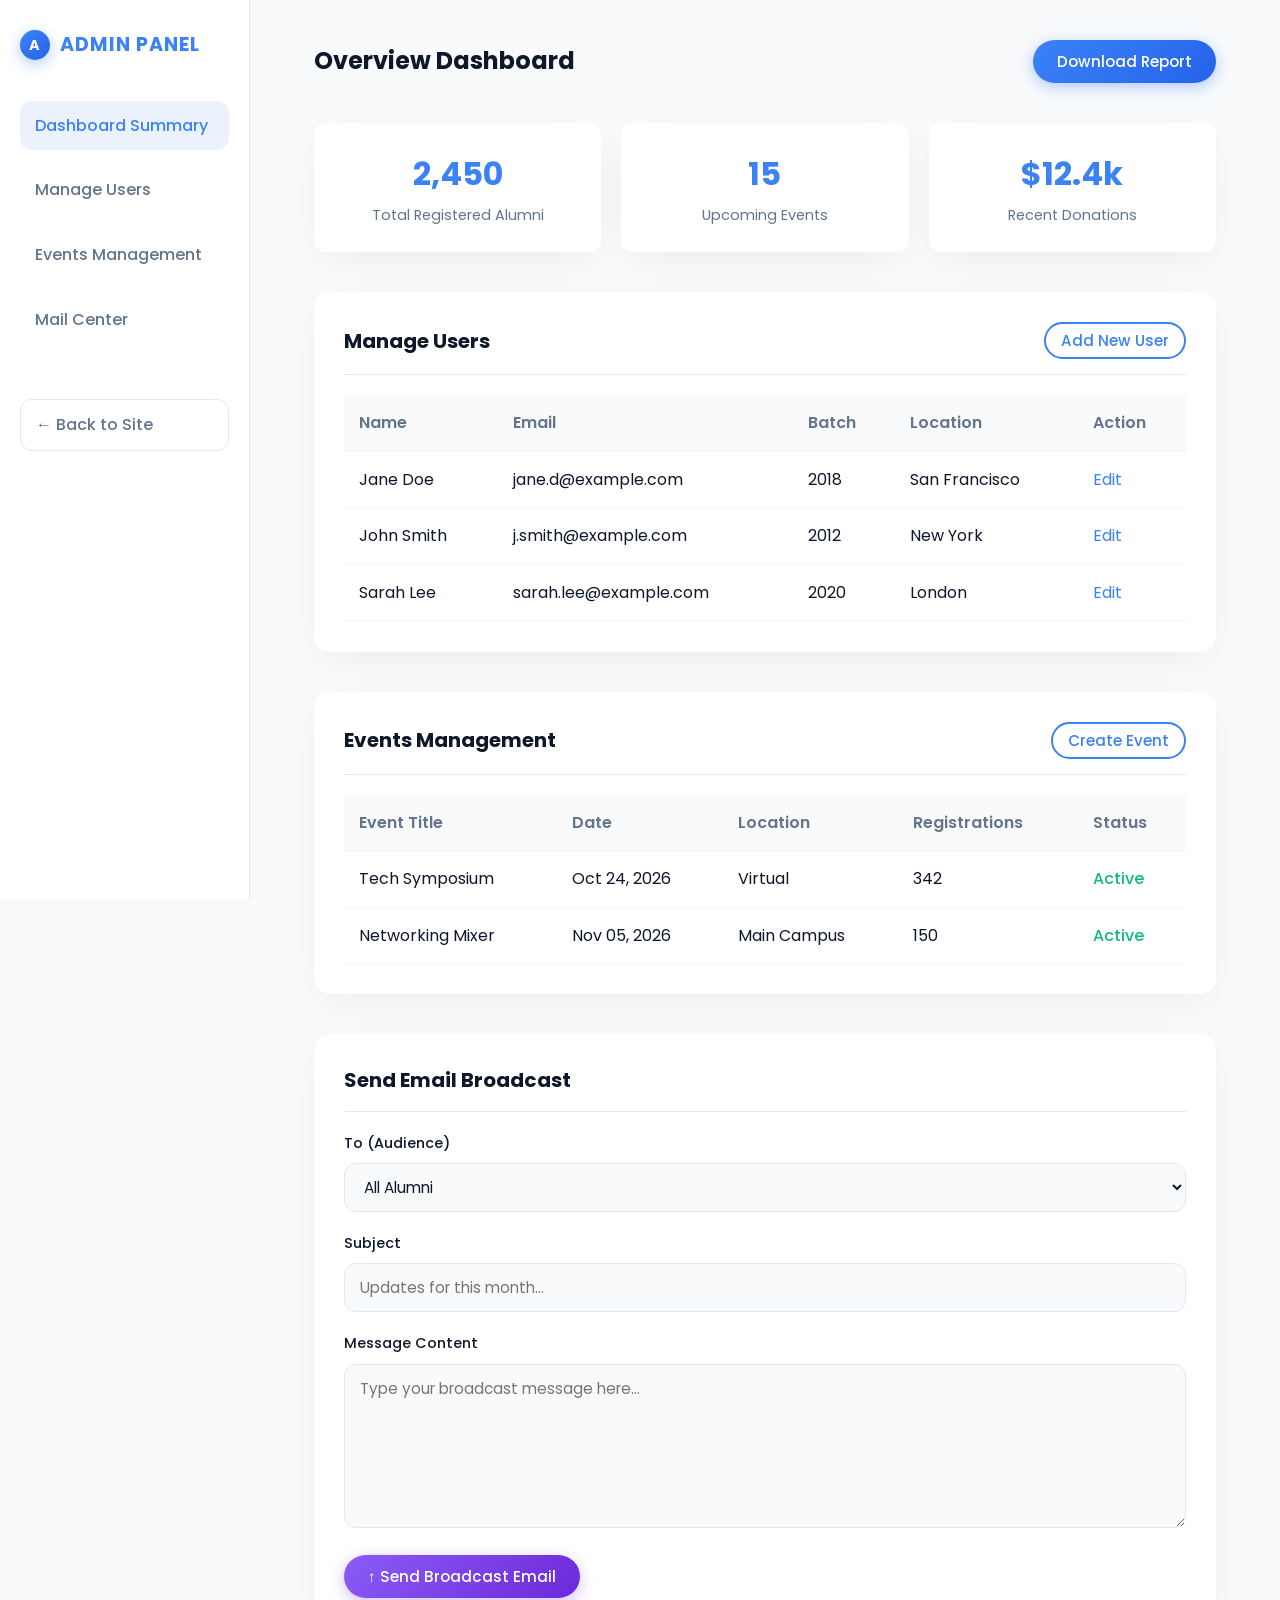
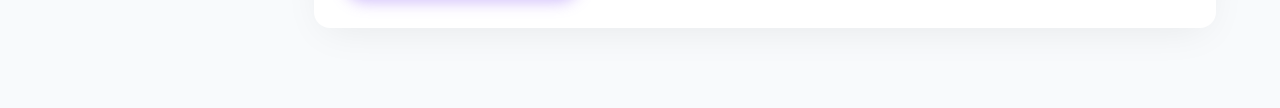
==== admin.html @ cb6cf9eb "Add files via upload" ====
<!DOCTYPE html>
<html lang="en">
<head>
    <meta charset="UTF-8">
    <meta name="viewport" content="width=device-width, initial-scale=1.0">
    <title>Admin Dashboard - Antigravity</title>
    <!-- Link to the main stylesheet -->
    <link rel="stylesheet" href="style.css">
    <style>
        /* Small overrides for admin only */
        body { background-color: var(--bg-light); }
    </style>
</head>
<body>

    <div class="admin-layout">
        
        <!-- Sidebar -->
        <aside class="admin-sidebar" id="sidebar">
            <div class="nav-brand">
                <div class="logo-placeholder" style="width: 30px; height: 30px; font-size: 0.9rem;">A</div>
                Admin Panel
            </div>
            <nav class="sidebar-menu">
                <a href="#dashboard" class="active">Dashboard Summary</a>
                <a href="#users">Manage Users</a>
                <a href="#events-mgmt">Events Management</a>
                <a href="#mail-center">Mail Center</a>
                <a href="index.html" style="margin-top: 40px; border: 1px solid #e2e8f0;">&larr; Back to Site</a>
            </nav>
        </aside>

        <!-- Main Content -->
        <main class="admin-main">
            <div class="admin-header">
                <h2>Overview Dashboard</h2>
                <button class="btn btn-primary">Download Report</button>
            </div>

            <!-- Stats -->
            <div class="stats-grid" id="dashboard">
                <div class="stat-card">
                    <h3>2,450</h3>
                    <p>Total Registered Alumni</p>
                </div>
                <div class="stat-card">
                    <h3>15</h3>
                    <p>Upcoming Events</p>
                </div>
                <div class="stat-card">
                    <h3>$12.4k</h3>
                    <p>Recent Donations</p>
                </div>
            </div>

            <!-- Manage Users & Add User -->
            <div class="admin-card" id="users">
                <div class="admin-card-header">
                    <h3 style="font-size: 1.25rem;">Manage Users</h3>
                    <!-- Triggers inline visual update -->
                    <button class="btn btn-outline" style="padding: 5px 15px;" onclick="document.getElementById('addUserForm').style.display = 'block';">Add New User</button>
                </div>
                
                <!-- Hidden Add User Form within table card -->
                <div id="addUserForm" style="display: none; background: #f8fafc; padding: 20px; border-radius: var(--radius-md); margin-bottom: 20px; border: 1px dashed var(--primary);">
                    <h4 style="margin-bottom: 15px;">Add User Form</h4>
                    <form onsubmit="event.preventDefault(); alert('User Added to Database (UI Only)'); this.reset(); document.getElementById('addUserForm').style.display = 'none';">
                        <div style="display: grid; grid-template-columns: 1fr 1fr; gap: 15px;">
                            <div class="form-group"><input type="text" placeholder="Name" required></div>
                            <div class="form-group"><input type="email" placeholder="Email" required></div>
                            <div class="form-group"><input type="text" placeholder="Batch" required></div>
                        </div>
                        <button type="submit" class="btn btn-primary" style="padding: 5px 15px;">Save User</button>
                        <button type="button" class="btn btn-outline" style="padding: 5px 15px; border-color: #ccc; color: #555;" onclick="document.getElementById('addUserForm').style.display = 'none';">Cancel</button>
                    </form>
                </div>

                <div class="table-responsive">
                    <table>
                        <thead>
                            <tr>
                                <th>Name</th>
                                <th>Email</th>
                                <th>Batch</th>
                                <th>Location</th>
                                <th>Action</th>
                            </tr>
                        </thead>
                        <tbody>
                            <tr>
                                <td>Jane Doe</td>
                                <td>jane.d@example.com</td>
                                <td>2018</td>
                                <td>San Francisco</td>
                                <td><a href="#" style="color: var(--primary);">Edit</a></td>
                            </tr>
                            <tr>
                                <td>John Smith</td>
                                <td>j.smith@example.com</td>
                                <td>2012</td>
                                <td>New York</td>
                                <td><a href="#" style="color: var(--primary);">Edit</a></td>
                            </tr>
                            <tr>
                                <td>Sarah Lee</td>
                                <td>sarah.lee@example.com</td>
                                <td>2020</td>
                                <td>London</td>
                                <td><a href="#" style="color: var(--primary);">Edit</a></td>
                            </tr>
                        </tbody>
                    </table>
                </div>
            </div>

            <!-- Events Management -->
            <div class="admin-card" id="events-mgmt">
                <div class="admin-card-header">
                    <h3 style="font-size: 1.25rem;">Events Management</h3>
                    <button class="btn btn-outline" style="padding: 5px 15px;">Create Event</button>
                </div>
                <div class="table-responsive">
                    <table>
                        <thead>
                            <tr>
                                <th>Event Title</th>
                                <th>Date</th>
                                <th>Location</th>
                                <th>Registrations</th>
                                <th>Status</th>
                            </tr>
                        </thead>
                        <tbody>
                            <tr>
                                <td>Tech Symposium</td>
                                <td>Oct 24, 2026</td>
                                <td>Virtual</td>
                                <td>342</td>
                                <td><span style="color: #10b981; font-weight: 500;">Active</span></td>
                            </tr>
                            <tr>
                                <td>Networking Mixer</td>
                                <td>Nov 05, 2026</td>
                                <td>Main Campus</td>
                                <td>150</td>
                                <td><span style="color: #10b981; font-weight: 500;">Active</span></td>
                            </tr>
                        </tbody>
                    </table>
                </div>
            </div>

            <!-- Mail Center -->
            <div class="admin-card" id="mail-center">
                <div class="admin-card-header">
                    <h3 style="font-size: 1.25rem;">Send Email Broadcast</h3>
                </div>
                <form onsubmit="event.preventDefault(); alert('Emails queued for sending (UI Simulator)'); this.reset();">
                    <div class="form-group">
                        <label>To (Audience)</label>
                        <select required>
                            <option value="all">All Alumni</option>
                            <option value="2018">Batch 2018</option>
                            <option value="donors">Donors Only</option>
                        </select>
                    </div>
                    <div class="form-group">
                        <label>Subject</label>
                        <input type="text" placeholder="Updates for this month..." required>
                    </div>
                    <div class="form-group">
                        <label>Message Content</label>
                        <textarea rows="6" placeholder="Type your broadcast message here..." required></textarea>
                    </div>
                    <!-- Send Email Button (UI only) -->
                    <button type="submit" class="btn btn-primary" style="background: linear-gradient(135deg, #8b5cf6, #6d28d9); box-shadow: 0 4px 15px rgba(139, 92, 246, 0.4); border: none;">
                        &uarr; Send Broadcast Email
                    </button>
                </form>
            </div>

        </main>
    </div>

</body>
</html>
---- style.css ----
/* =========================================================================
   Antigravity Alumni Network Theme
   Author: Antigravity AI
   Description: A modern, clean, floating design with soft shadows and glassmorphism.
   ========================================================================= */

@import url('https://fonts.googleapis.com/css2?family=Poppins:wght@300;400;500;600;700&display=swap');

:root {
    /* Color Palette */
    --primary: #3b82f6;
    /* Soft Blue */
    --primary-hover: #2563eb;
    --primary-glow: rgba(59, 130, 246, 0.4);

    --bg-light: #f8fafc;
    /* Light grey/blue background */
    --bg-white: #ffffff;

    --text-main: #0f172a;
    /* Dark slate for text */
    --text-muted: #64748b;

    /* Glassmorphism */
    --glass-bg: rgba(255, 255, 255, 0.7);
    --glass-border: 1px solid rgba(255, 255, 255, 0.5);
    --glass-shadow: 0 4px 30px rgba(0, 0, 0, 0.05);

    /* Shadows - "Antigravity" feeling */
    --shadow-soft: 0 10px 40px -10px rgba(0, 0, 0, 0.08);
    --shadow-hover: 0 20px 40px -10px rgba(59, 130, 246, 0.25);

    /* Variables */
    --radius-lg: 16px;
    --radius-md: 12px;
    --transition: all 0.3s cubic-bezier(0.25, 0.8, 0.25, 1);
}

/* Base Styles */
* {
    margin: 0;
    padding: 0;
    box-sizing: border-box;
}

html {
    scroll-behavior: smooth;
    font-family: 'Poppins', sans-serif;
    color: var(--text-main);
    background-color: var(--bg-light);
}

body {
    overflow-x: hidden;
    line-height: 1.6;
}

a {
    text-decoration: none;
    color: inherit;
}

ul {
    list-style: none;
}

img {
    max-width: 100%;
    display: block;
}

/* ================= Navbar (Glassmorphism Sticky) ================= */
.navbar {
    position: fixed;
    top: 0;
    width: 100%;
    z-index: 1000;
    padding: 20px 5%;
    display: flex;
    justify-content: space-between;
    align-items: center;
    transition: var(--transition);
}

/* When scrolled, apply stronger glassmorphism */
.navbar.scrolled {
    background: var(--glass-bg);
    backdrop-filter: blur(12px);
    -webkit-backdrop-filter: blur(12px);
    border-bottom: var(--glass-border);
    box-shadow: var(--glass-shadow);
    padding: 15px 5%;
}

.nav-brand {
    display: flex;
    align-items: center;
    gap: 10px;
    font-weight: 700;
    font-size: 1.5rem;
    color: var(--primary);
    text-transform: uppercase;
    letter-spacing: 1px;
}

.logo-placeholder {
    width: 40px;
    height: 40px;
    background: linear-gradient(135deg, var(--primary), var(--primary-hover));
    border-radius: 50%;
    display: flex;
    align-items: center;
    justify-content: center;
    color: white;
    font-weight: bold;
    font-size: 1.2rem;
    box-shadow: 0 4px 15px var(--primary-glow);
}

.nav-links {
    display: flex;
    gap: 30px;
    align-items: center;
}

.nav-links a {
    font-weight: 500;
    font-size: 0.95rem;
    position: relative;
    transition: color 0.3s;
}

.nav-links a:not(.btn):hover {
    color: var(--primary);
}

/* Mobile Menu Toggle */
.mobile-toggle {
    display: none;
    font-size: 1.5rem;
    cursor: pointer;
}

/* ================= Buttons ================= */
.btn {
    display: inline-block;
    padding: 10px 24px;
    border-radius: 50px;
    font-weight: 500;
    cursor: pointer;
    transition: var(--transition);
    border: none;
    outline: none;
    font-family: 'Poppins', sans-serif;
    font-size: 0.95rem;
}

.btn-primary {
    background: linear-gradient(135deg, var(--primary), var(--primary-hover));
    color: white;
    box-shadow: 0 4px 15px var(--primary-glow);
}

.btn-primary:hover {
    transform: translateY(-3px);
    box-shadow: 0 8px 25px var(--primary-glow);
    color: white;
    /* Ensure text stays white */
}

.btn-outline {
    background: transparent;
    border: 2px solid var(--primary);
    color: var(--primary);
}

.btn-outline:hover {
    background: var(--primary);
    color: white;
    transform: translateY(-3px);
    box-shadow: 0 8px 25px var(--primary-glow);
}

/* ================= Hero Section ================= */
.hero {
    height: 100vh;
    display: flex;
    align-items: center;
    justify-content: center;
    position: relative;
    /* User instruction placeholder area for hero bg */
    background: linear-gradient(to bottom, rgba(15, 23, 42, 0.6), rgba(15, 23, 42, 0.8)),
        url('https://presentationhss.org/wp-content/uploads/2020/01/homepage.jpg') center/cover no-repeat;
    color: white;
    text-align: center;
    padding: 0 20px;
}

.hero-content {
    max-width: 800px;
    z-index: 1;
    animation: fadeInUp 1s ease forwards;
}

.hero h1 {
    font-size: 4rem;
    margin-bottom: 20px;
    font-weight: 700;
    line-height: 1.2;
}

.hero p {
    font-size: 1.2rem;
    margin-bottom: 40px;
    color: #e2e8f0;
}

.hero-buttons {
    display: flex;
    justify-content: center;
    gap: 20px;
}

/* ================= Layout & Typography ================= */
.section {
    padding: 100px 5%;
}

.section-header {
    text-align: center;
    margin-bottom: 60px;
}

.section-header h2 {
    font-size: 2.5rem;
    color: var(--text-main);
    margin-bottom: 15px;
    position: relative;
    display: inline-block;
}

.section-header h2::after {
    content: '';
    position: absolute;
    bottom: -10px;
    left: 50%;
    transform: translateX(-50%);
    width: 50px;
    height: 3px;
    background: var(--primary);
    border-radius: 2px;
}

.section-header p {
    color: var(--text-muted);
}

/* ================= Cards ("Antigravity" Effect) ================= */
.grid {
    display: grid;
    grid-template-columns: repeat(auto-fit, minmax(300px, 1fr));
    gap: 30px;
    max-width: 1200px;
    margin: 0 auto;
}

.card {
    background: var(--bg-white);
    border-radius: var(--radius-lg);
    padding: 30px;
    box-shadow: var(--shadow-soft);
    border: 1px solid rgba(0, 0, 0, 0.02);
    transition: var(--transition);
    position: relative;
    overflow: hidden;
}

.card:hover {
    transform: translateY(-8px);
    box-shadow: var(--shadow-hover);
}

.card-img-wrapper {
    margin: -30px -30px 20px -30px;
    /* Pull to edges */
    height: 200px;
    overflow: hidden;
}

.card-img-wrapper img {
    width: 100%;
    height: 100%;
    object-fit: cover;
    transition: transform 0.5s ease;
}

.card:hover .card-img-wrapper img {
    transform: scale(1.05);
}

.card-title {
    font-size: 1.25rem;
    margin-bottom: 10px;
    color: var(--text-main);
}

.card-text {
    color: var(--text-muted);
    font-size: 0.95rem;
    margin-bottom: 20px;
}

.event-meta {
    display: flex;
    gap: 15px;
    font-size: 0.85rem;
    color: var(--primary);
    margin-bottom: 15px;
    font-weight: 500;
}

/* ================= About Section ================= */
.about-grid {
    display: grid;
    grid-template-columns: 1fr 1fr;
    gap: 50px;
    align-items: center;
    max-width: 1200px;
    margin: 0 auto;
}

.about-img {
    border-radius: var(--radius-lg);
    box-shadow: var(--shadow-soft);
    position: relative;
    z-index: 1;
}

.about-img::before {
    content: '';
    position: absolute;
    top: -20px;
    left: -20px;
    width: 100%;
    height: 100%;
    border: 3px solid var(--primary);
    border-radius: var(--radius-lg);
    z-index: -1;
}

/* ================= Forms & Inputs ================= */
.form-group {
    margin-bottom: 20px;
    text-align: left;
}

.form-group label {
    display: block;
    font-weight: 500;
    margin-bottom: 8px;
    color: var(--text-main);
    font-size: 0.9rem;
}

form input,
form textarea,
form select {
    width: 100%;
    padding: 12px 15px;
    border: 1px solid #e2e8f0;
    border-radius: var(--radius-md);
    background: #f8fafc;
    font-family: inherit;
    font-size: 0.95rem;
    color: var(--text-main);
    transition: var(--transition);
}

form input:focus,
form textarea:focus,
form select:focus {
    outline: none;
    border-color: var(--primary);
    background: white;
    box-shadow: 0 0 0 4px rgba(59, 130, 246, 0.1);
}

/* ================= Contact Section ================= */
.contact-container {
    max-width: 700px;
    margin: 0 auto;
    background: var(--bg-white);
    padding: 40px;
    border-radius: var(--radius-lg);
    box-shadow: var(--shadow-soft);
}

/* ================= Modals (Glassmorphism) ================= */
.modal-backdrop {
    position: fixed;
    top: 0;
    left: 0;
    width: 100vw;
    height: 100vh;
    background: rgba(15, 23, 42, 0.4);
    backdrop-filter: blur(8px);
    -webkit-backdrop-filter: blur(8px);
    z-index: 2000;
    display: flex;
    justify-content: center;
    align-items: center;
    opacity: 0;
    visibility: hidden;
    transition: var(--transition);
}

.modal-backdrop.active {
    opacity: 1;
    visibility: visible;
}

.modal-content {
    background: var(--bg-white);
    width: 90%;
    max-width: 500px;
    padding: 40px;
    border-radius: var(--radius-lg);
    box-shadow: 0 25px 50px -12px rgba(0, 0, 0, 0.25);
    position: relative;
    transform: translateY(20px) scale(0.95);
    transition: var(--transition);
    max-height: 90vh;
    overflow-y: auto;
}

.modal-backdrop.active .modal-content {
    transform: translateY(0) scale(1);
}

.modal-close {
    position: absolute;
    top: 20px;
    right: 20px;
    font-size: 1.5rem;
    cursor: pointer;
    color: var(--text-muted);
    transition: color 0.3s;
}

.modal-close:hover {
    color: var(--primary);
}

.modal-title {
    font-size: 1.5rem;
    margin-bottom: 25px;
    padding-right: 20px;
}

/* ================= Footer ================= */
footer {
    background: var(--text-main);
    color: white;
    padding: 60px 5% 30px;
    text-align: center;
}

.footer-social {
    display: flex;
    justify-content: center;
    gap: 20px;
    margin: 20px 0;
}

.footer-social a {
    width: 40px;
    height: 40px;
    background: rgba(255, 255, 255, 0.1);
    border-radius: 50%;
    display: flex;
    align-items: center;
    justify-content: center;
    transition: var(--transition);
}

.footer-social a:hover {
    background: var(--primary);
    transform: translateY(-3px);
}

.footer-bottom {
    margin-top: 40px;
    padding-top: 20px;
    border-top: 1px solid rgba(255, 255, 255, 0.1);
    font-size: 0.9rem;
    color: #cbd5e1;
}

/* ================= Admin Styles ================= */
.admin-layout {
    display: flex;
    min-height: 100vh;
    background: var(--bg-light);
}

.admin-sidebar {
    width: 250px;
    background: var(--bg-white);
    padding: 30px 20px;
    border-right: 1px solid #e2e8f0;
    position: fixed;
    height: 100vh;
}

.admin-sidebar .nav-brand {
    margin-bottom: 40px;
    font-size: 1.2rem;
}

.sidebar-menu {
    display: flex;
    flex-direction: column;
    gap: 15px;
}

.sidebar-menu a {
    display: block;
    padding: 12px 15px;
    border-radius: var(--radius-md);
    color: var(--text-muted);
    transition: var(--transition);
    font-weight: 500;
}

.sidebar-menu a:hover,
.sidebar-menu a.active {
    background: rgba(59, 130, 246, 0.1);
    color: var(--primary);
}

.admin-main {
    flex: 1;
    margin-left: 250px;
    /* clear sidebar */
    padding: 40px 5%;
}

.admin-header {
    display: flex;
    justify-content: space-between;
    align-items: center;
    margin-bottom: 40px;
}

/* Admin Dashboard Stats */
.stats-grid {
    display: grid;
    grid-template-columns: repeat(auto-fit, minmax(200px, 1fr));
    gap: 20px;
    margin-bottom: 40px;
}

.stat-card {
    background: var(--bg-white);
    padding: 25px;
    border-radius: var(--radius-md);
    box-shadow: var(--shadow-soft);
    text-align: center;
}

.stat-card h3 {
    font-size: 2rem;
    color: var(--primary);
    margin-bottom: 5px;
}

.stat-card p {
    color: var(--text-muted);
    font-size: 0.9rem;
}

/* Admin Tables */
.admin-card {
    background: var(--bg-white);
    border-radius: var(--radius-lg);
    padding: 30px;
    box-shadow: var(--shadow-soft);
    margin-bottom: 40px;
}

.admin-card-header {
    display: flex;
    justify-content: space-between;
    align-items: center;
    margin-bottom: 20px;
    padding-bottom: 15px;
    border-bottom: 1px solid #e2e8f0;
}

.table-responsive {
    overflow-x: auto;
}

table {
    width: 100%;
    border-collapse: collapse;
}

th,
td {
    padding: 15px;
    text-align: left;
    border-bottom: 1px solid #f1f5f9;
}

th {
    font-weight: 600;
    color: var(--text-muted);
    background: #f8fafc;
}

tr:hover td {
    background: #f8fafc;
}

/* ================= Animations ================= */
@keyframes fadeInUp {
    from {
        opacity: 0;
        transform: translateY(30px);
    }

    to {
        opacity: 1;
        transform: translateY(0);
    }
}

.fade-in-on-scroll {
    opacity: 0;
    transform: translateY(30px);
    transition: opacity 0.8s ease-out, transform 0.8s ease-out;
}

.fade-in-on-scroll.is-visible {
    opacity: 1;
    transform: translateY(0);
}

/* Floating Animation */
@keyframes float {
    0% {
        transform: translateY(0px);
    }

    50% {
        transform: translateY(-10px);
    }

    100% {
        transform: translateY(0px);
    }
}

.floating-element {
    animation: float 6s ease-in-out infinite;
}

/* ================= Responsive ================= */
@media (max-width: 991px) {
    .about-grid {
        grid-template-columns: 1fr;
    }

    .hero h1 {
        font-size: 3rem;
    }
}

@media (max-width: 768px) {
    .nav-links {
        display: none;
        /* simple hidden on mobile, real toggle needs JS + classes */
        position: absolute;
        top: 100%;
        left: 0;
        width: 100%;
        background: var(--bg-white);
        flex-direction: column;
        padding: 20px;
        box-shadow: var(--shadow-soft);
    }

    .nav-links.show {
        display: flex;
    }

    .mobile-toggle {
        display: block;
    }

    .hero h1 {
        font-size: 2.5rem;
    }

    .admin-sidebar {
        width: 100%;
        height: auto;
        position: relative;
        border-right: none;
        border-bottom: 1px solid #e2e8f0;
    }

    .admin-main {
        margin-left: 0;
    }
}
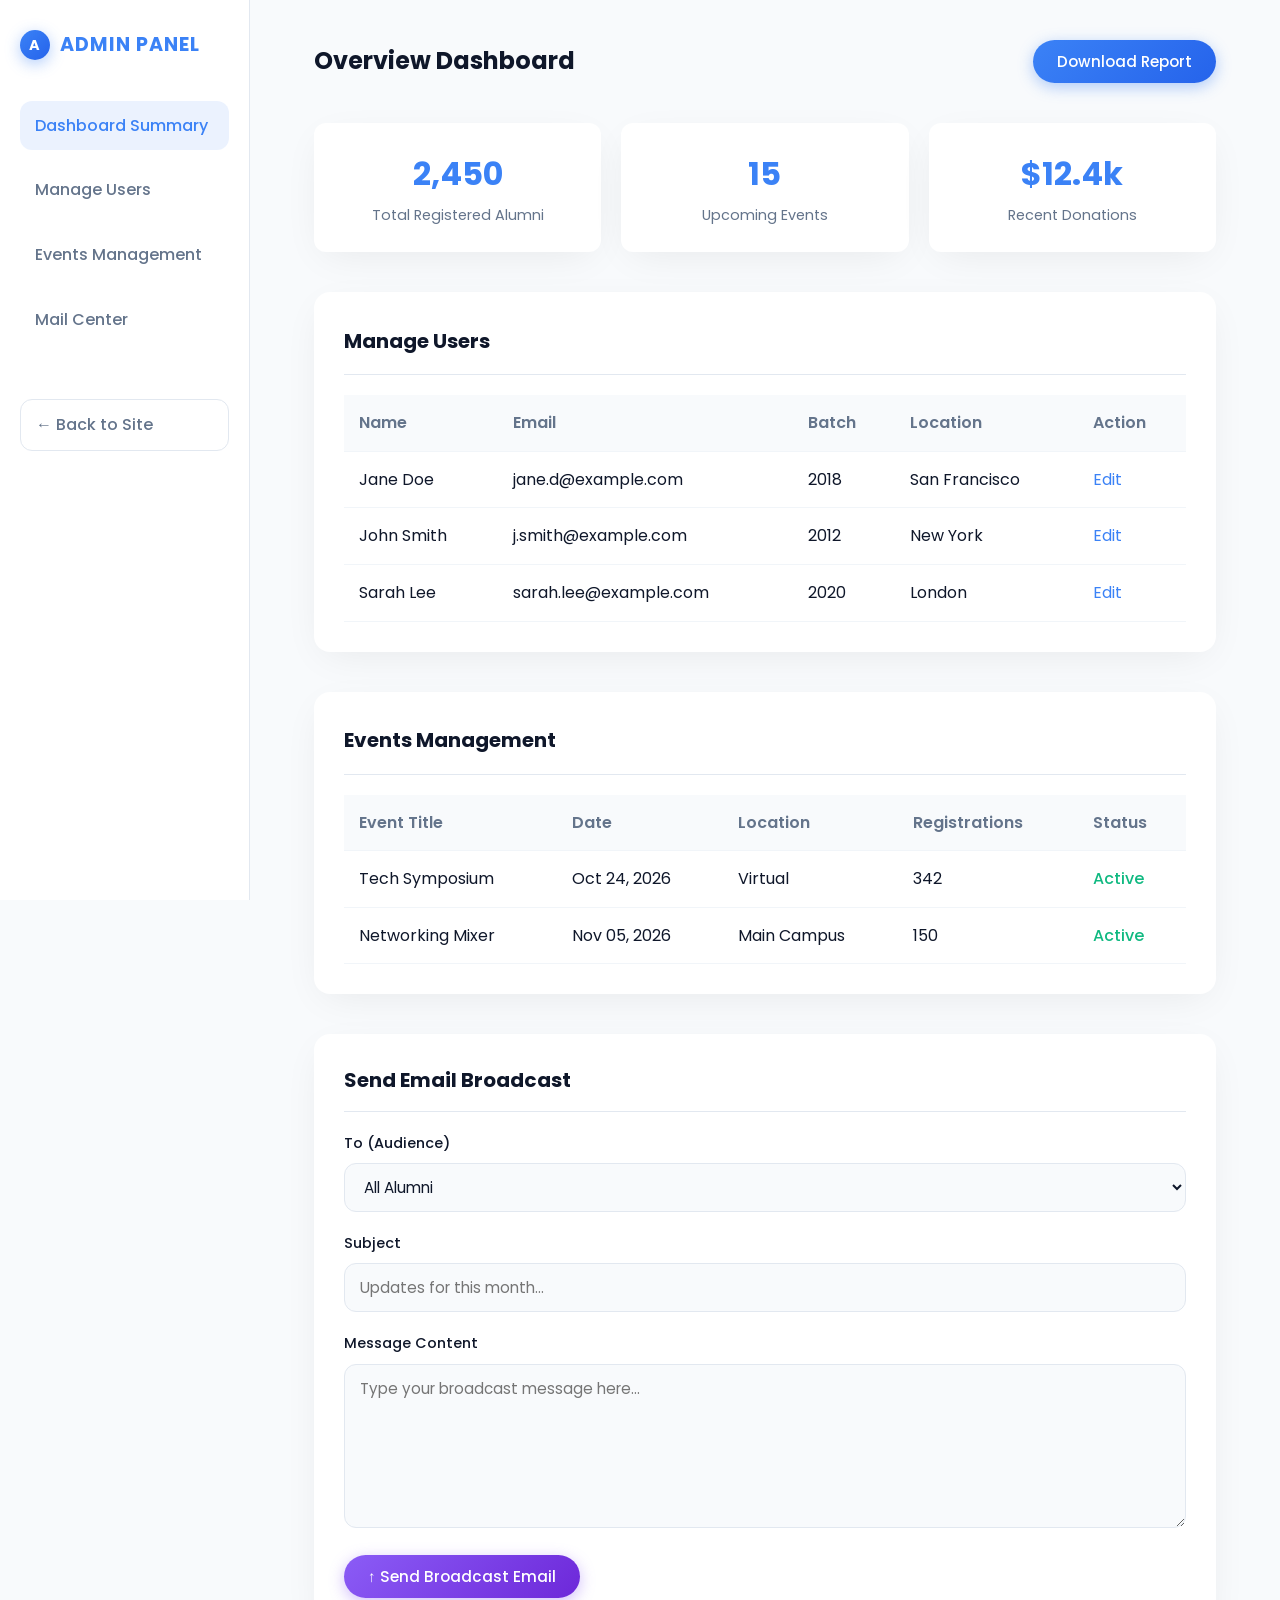
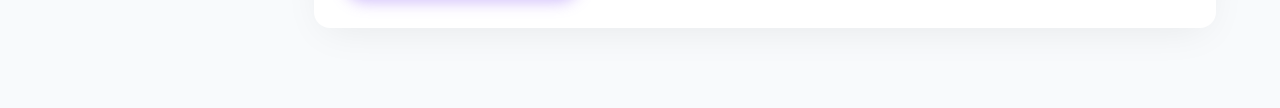
==== commit 67dd8e9b: "Add files via upload" ====
--- a/admin.html
+++ b/admin.html
@@ -1,20 +1,24 @@
 <!DOCTYPE html>
 <html lang="en">
+
 <head>
     <meta charset="UTF-8">
     <meta name="viewport" content="width=device-width, initial-scale=1.0">
-    <title>Admin Dashboard - Antigravity</title>
+    <title>Admin Dashboard - Presentation HSS</title>
     <!-- Link to the main stylesheet -->
     <link rel="stylesheet" href="style.css">
     <style>
         /* Small overrides for admin only */
-        body { background-color: var(--bg-light); }
+        body {
+            background-color: var(--bg-light);
+        }
     </style>
 </head>
+
 <body>
 
     <div class="admin-layout">
-        
+
         <!-- Sidebar -->
         <aside class="admin-sidebar" id="sidebar">
             <div class="nav-brand">
@@ -58,20 +62,25 @@
                 <div class="admin-card-header">
                     <h3 style="font-size: 1.25rem;">Manage Users</h3>
                     <!-- Triggers inline visual update -->
-                    <button class="btn btn-outline" style="padding: 5px 15px;" onclick="document.getElementById('addUserForm').style.display = 'block';">Add New User</button>
+                    <button class="btn btn-outline" style="padding: 5px 15px;"
+                        onclick="document.getElementById('addUserForm').style.display = 'block';">Add New User</button>
                 </div>
-                
+
                 <!-- Hidden Add User Form within table card -->
-                <div id="addUserForm" style="display: none; background: #f8fafc; padding: 20px; border-radius: var(--radius-md); margin-bottom: 20px; border: 1px dashed var(--primary);">
+                <div id="addUserForm"
+                    style="display: none; background: #f8fafc; padding: 20px; border-radius: var(--radius-md); margin-bottom: 20px; border: 1px dashed var(--primary);">
                     <h4 style="margin-bottom: 15px;">Add User Form</h4>
-                    <form onsubmit="event.preventDefault(); alert('User Added to Database (UI Only)'); this.reset(); document.getElementById('addUserForm').style.display = 'none';">
+                    <form
+                        onsubmit="event.preventDefault(); alert('User Added to Database (UI Only)'); this.reset(); document.getElementById('addUserForm').style.display = 'none';">
                         <div style="display: grid; grid-template-columns: 1fr 1fr; gap: 15px;">
                             <div class="form-group"><input type="text" placeholder="Name" required></div>
                             <div class="form-group"><input type="email" placeholder="Email" required></div>
                             <div class="form-group"><input type="text" placeholder="Batch" required></div>
                         </div>
                         <button type="submit" class="btn btn-primary" style="padding: 5px 15px;">Save User</button>
-                        <button type="button" class="btn btn-outline" style="padding: 5px 15px; border-color: #ccc; color: #555;" onclick="document.getElementById('addUserForm').style.display = 'none';">Cancel</button>
+                        <button type="button" class="btn btn-outline"
+                            style="padding: 5px 15px; border-color: #ccc; color: #555;"
+                            onclick="document.getElementById('addUserForm').style.display = 'none';">Cancel</button>
                     </form>
                 </div>
 
@@ -155,7 +164,8 @@
                 <div class="admin-card-header">
                     <h3 style="font-size: 1.25rem;">Send Email Broadcast</h3>
                 </div>
-                <form onsubmit="event.preventDefault(); alert('Emails queued for sending (UI Simulator)'); this.reset();">
+                <form
+                    onsubmit="event.preventDefault(); alert('Emails queued for sending (UI Simulator)'); this.reset();">
                     <div class="form-group">
                         <label>To (Audience)</label>
                         <select required>
@@ -173,7 +183,8 @@
                         <textarea rows="6" placeholder="Type your broadcast message here..." required></textarea>
                     </div>
                     <!-- Send Email Button (UI only) -->
-                    <button type="submit" class="btn btn-primary" style="background: linear-gradient(135deg, #8b5cf6, #6d28d9); box-shadow: 0 4px 15px rgba(139, 92, 246, 0.4); border: none;">
+                    <button type="submit" class="btn btn-primary"
+                        style="background: linear-gradient(135deg, #8b5cf6, #6d28d9); box-shadow: 0 4px 15px rgba(139, 92, 246, 0.4); border: none;">
                         &uarr; Send Broadcast Email
                     </button>
                 </form>
@@ -183,4 +194,5 @@
     </div>
 
 </body>
-</html>
+
+</html>
--- a/style.css
+++ b/style.css
@@ -1,6 +1,6 @@
 /* =========================================================================
-   Antigravity Alumni Network Theme
-   Author: Antigravity AI
+   Presentation HSS Alumni Network Theme
+   Author: Presentation HSS AI
    Description: A modern, clean, floating design with soft shadows and glassmorphism.
    ========================================================================= */
 
@@ -26,7 +26,7 @@
     --glass-border: 1px solid rgba(255, 255, 255, 0.5);
     --glass-shadow: 0 4px 30px rgba(0, 0, 0, 0.05);
 
-    /* Shadows - "Antigravity" feeling */
+    /* Shadows - "Presentation HSS" feeling */
     --shadow-soft: 0 10px 40px -10px rgba(0, 0, 0, 0.08);
     --shadow-hover: 0 20px 40px -10px rgba(59, 130, 246, 0.25);
 
@@ -92,6 +92,24 @@
     padding: 15px 5%;
 }
 
+.navbar.scrolled .nav-links a {
+    color: var(--text-main);
+}
+
+.navbar.scrolled .btn-outline {
+    border: 2px solid var(--primary);
+    color: var(--primary);
+}
+
+.navbar.scrolled .btn-outline:hover {
+    background: var(--primary);
+    color: white;
+}
+
+.nav-links a {
+    color: var(--text-main);
+}
+
 .nav-brand {
     display: flex;
     align-items: center;
@@ -126,6 +144,7 @@
 .nav-links a {
     font-weight: 500;
     font-size: 0.95rem;
+    color: var(--text-main);
     position: relative;
     transition: color 0.3s;
 }
@@ -170,13 +189,13 @@
 
 .btn-outline {
     background: transparent;
-    border: 2px solid var(--primary);
-    color: var(--primary);
+    border: 2px solid white;
+    color: white;
 }
 
 .btn-outline:hover {
-    background: var(--primary);
-    color: white;
+    background: white;
+    color: #0f172a;
     transform: translateY(-3px);
     box-shadow: 0 8px 25px var(--primary-glow);
 }
@@ -255,7 +274,7 @@
     color: var(--text-muted);
 }
 
-/* ================= Cards ("Antigravity" Effect) ================= */
+/* ================= Cards ("Presentation HSS" Effect) ================= */
 .grid {
     display: grid;
     grid-template-columns: repeat(auto-fit, minmax(300px, 1fr));
@@ -714,4 +733,19 @@
     .admin-main {
         margin-left: 0;
     }
+}
+
+/* Default = dark text (for all pages) */
+.nav-links a {
+    color: rgb(107, 248, 7);
+}
+
+/* ONLY for homepage */
+body.home .navbar:not(.scrolled) .nav-links a {
+    color: white;
+}
+
+body.home .navbar:not(.scrolled) .btn-outline {
+    border: 2px solid white;
+    color: white;
 }
